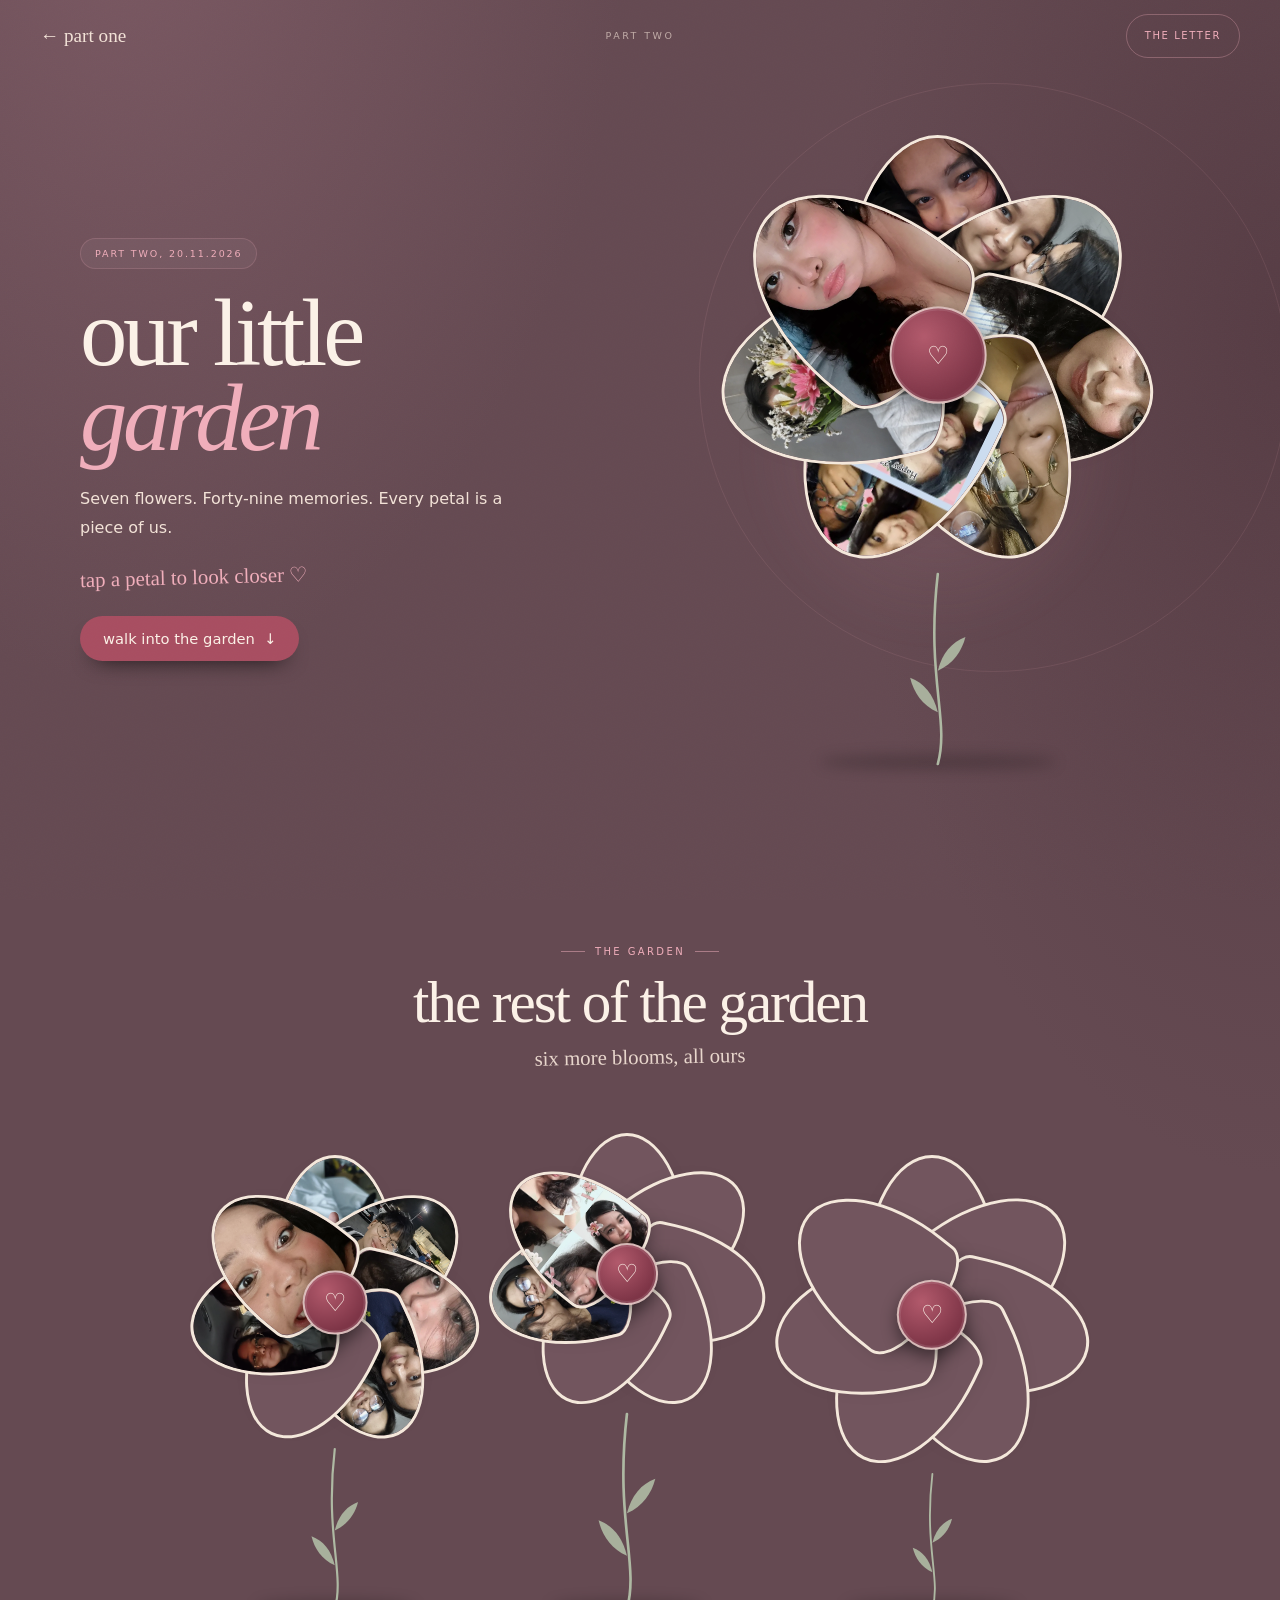
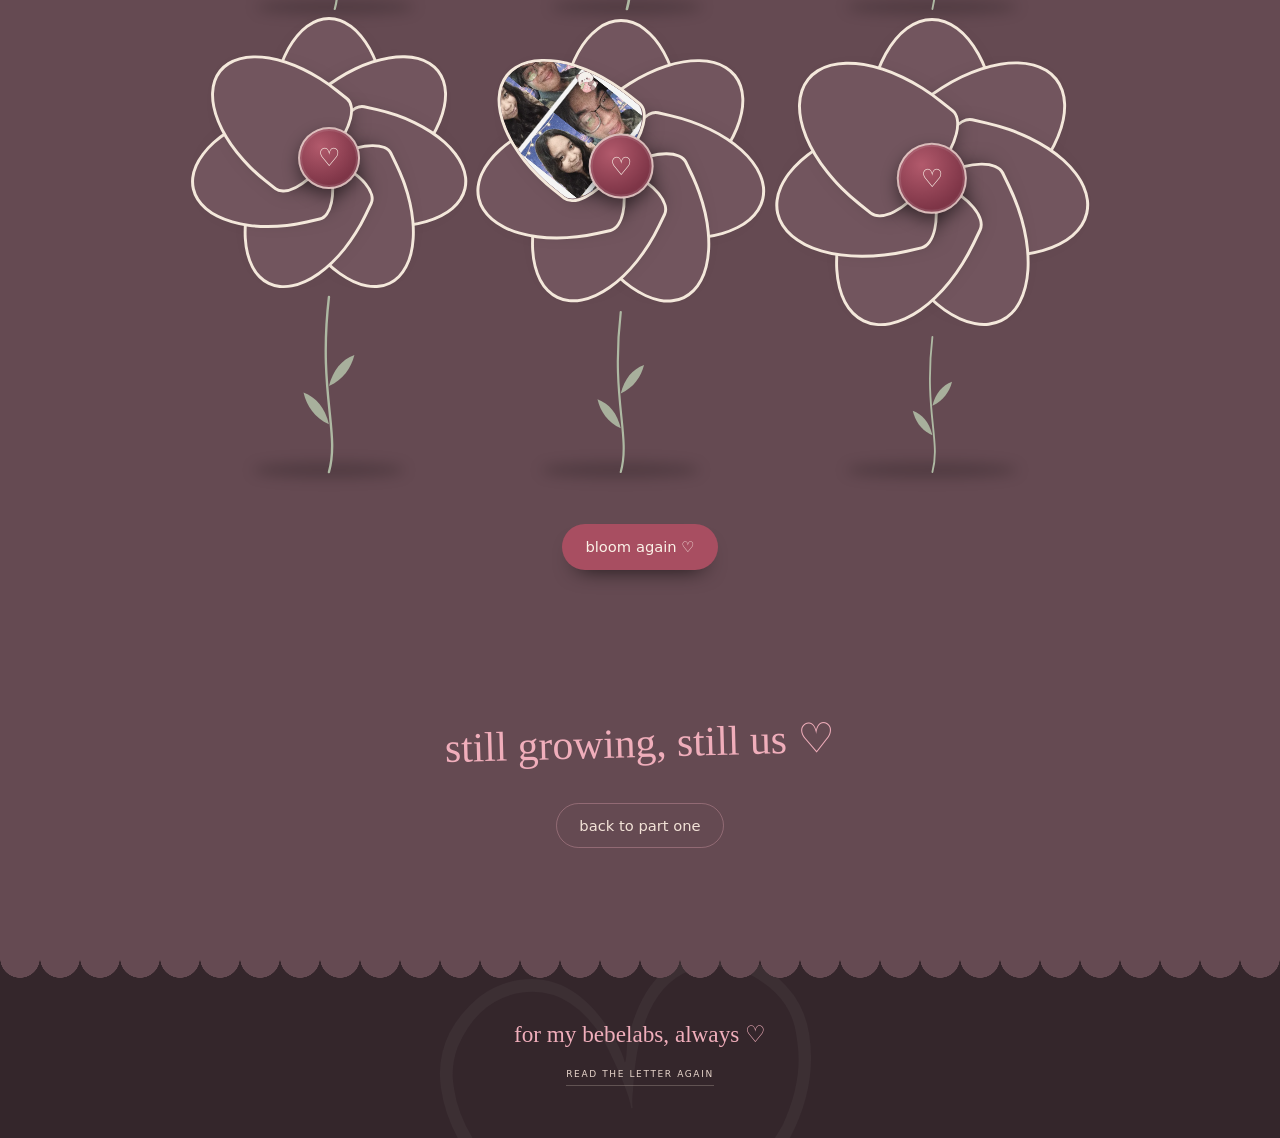
==== part2/index.html @ cd613e00 "Add part two photo garden" ====
<!DOCTYPE html>
<html lang="en">
<head>
  <meta charset="UTF-8">
  <meta name="viewport" content="width=device-width, initial-scale=1.0">
  <title>our little garden ♡</title>
  <meta name="description" content="Seven flowers, forty-nine memories, all of us.">
  <meta name="robots" content="noindex, nofollow">
  <meta name="theme-color" content="#654a52">
  <meta name="color-scheme" content="dark">
  <meta name="referrer" content="strict-origin-when-cross-origin">
  <meta http-equiv="Content-Security-Policy" content="default-src 'self'; img-src 'self' data:; style-src 'self' 'unsafe-inline' https://fonts.googleapis.com; font-src https://fonts.gstatic.com; script-src 'self' 'unsafe-inline'; connect-src 'self' https://fonts.googleapis.com https://fonts.gstatic.com; object-src 'none'; base-uri 'self'; upgrade-insecure-requests">
  <link rel="canonical" href="https://alasdairdev.github.io/for-my-bebelabs/part2/">
  <link rel="icon" href="../favicon.png" type="image/png">
  <link rel="apple-touch-icon" href="../images/icon-192.png">
  <link rel="preconnect" href="https://fonts.googleapis.com">
  <link rel="preconnect" href="https://fonts.gstatic.com" crossorigin>
  <link href="https://fonts.googleapis.com/css2?family=Caveat:wght@400;500;600;700&family=DM+Sans:ital,wght@0,300;0,400;0,500;0,600;0,700;0,800;1,400&family=Fraunces:ital,wght@0,300;0,400;0,500;0,600;1,300;1,400;1,500&display=swap" rel="stylesheet">
  <style>html{background:#654a52}</style>
  <link rel="stylesheet" href="garden.css">
</head>
<body>

  <div class="grain" aria-hidden="true"></div>
  <div class="garden-petals" id="gardenPetals" aria-hidden="true"></div>

  <header class="nav">
    <a class="brand" href="../">← part one</a>
    <p class="part-label">part two</p>
    <a class="nav-cta" href="../#letter">the letter</a>
  </header>

  <main>
    <section class="hero">
      <div class="hero-copy">
        <p class="eyebrow">part two, 20.11.2026</p>
        <h1>our little<br><em>garden</em></h1>
        <p class="sub">Seven flowers. Forty-nine memories. Every petal is a piece of us.</p>
        <p class="note">tap a petal to look closer ♡</p>
        <a class="btn" href="#garden">walk into the garden <span aria-hidden="true">↓</span></a>
      </div>
      <div class="hero-visual" id="heroVisual"></div>
    </section>

    <section class="garden-section" id="garden">
      <div class="section-head">
        <p class="section-label">the garden</p>
        <h2>the rest of the garden</h2>
        <p class="section-note">six more blooms, all ours</p>
      </div>
      <div class="garden" id="gardenGrid"></div>
      <noscript><p class="noscript">Turn on JavaScript to see the garden bloom.</p></noscript>
      <div class="garden-actions">
        <button class="btn rebloom" id="rebloom" type="button">bloom again ♡</button>
      </div>
    </section>

    <section class="closing">
      <p class="closing-hand">still growing, still us ♡</p>
      <a class="btn btn-ghost" href="../">back to part one</a>
    </section>
  </main>

  <footer class="footer">
    <p class="footer-hand">for my bebelabs, always ♡</p>
    <a href="../#letter">read the letter again</a>
  </footer>

  <div class="lightbox" id="lightbox" role="dialog" aria-modal="true" aria-label="Photo viewer" hidden>
    <button class="lb-close" id="lbClose" type="button" aria-label="Close photo viewer">×</button>
    <button class="lb-prev" id="lbPrev" type="button" aria-label="Previous photo">←</button>
    <figure class="lb-figure"><img id="lbImg" alt=""></figure>
    <button class="lb-next" id="lbNext" type="button" aria-label="Next photo">→</button>
    <p class="lb-count" id="lbCount"></p>
  </div>

  <script>window.PHOTO_BASE = "../images/";</script>
  <script src="../js/photos.js"></script>
  <script src="garden.js"></script>
</body>
</html>
---- part2/garden.css ----
/* ═══════════════════════════════════════════════════════════
   our little garden — part two
   photos, petals, stems, and a slow bloom
   ═══════════════════════════════════════════════════════════ */

:root {
  --bg: #654a52;
  --bg-2: #573d45;
  --paper: #f4e8db;
  --surface: #72555e;
  --ink: #fbf1e7;
  --soft: #f2e2d7;
  --muted: #e8d6cc;
  --berry: #a84e61;
  --berry-dark: #7e3547;
  --rose: #f0aebb;
  --butter: #ecc790;
  --sage: #aeb9a3;
  --footer: #34262b;
  --font-display: "Fraunces", Georgia, "Times New Roman", serif;
  --font-hand: "Caveat", "Segoe Script", cursive;
  --font-body: "DM Sans", system-ui, -apple-system, Segoe UI, sans-serif;
}

*,
*::before,
*::after { box-sizing: border-box; }

html {
  scroll-behavior: smooth;
  scroll-padding-top: 90px;
  color-scheme: dark;
  background: var(--bg);
  -webkit-text-size-adjust: 100%;
  overflow-x: hidden;
}

body {
  margin: 0;
  color: var(--ink);
  font-family: var(--font-body);
  font-size: 16px;
  line-height: 1.6;
  overflow-x: hidden;
  background:
    radial-gradient(ellipse 65% 50% at 10% -5%, #7b5963 0%, transparent 60%),
    radial-gradient(ellipse 55% 50% at 100% 12%, #573d45 0%, transparent 62%),
    var(--bg);
  -webkit-font-smoothing: antialiased;
}

body.no-scroll { overflow: hidden; }

h1, h2, p, figure { margin: 0; }
img { display: block; max-width: 100%; height: auto; }
a { color: inherit; }
button { font: inherit; color: inherit; }
::selection { background: var(--rose); color: var(--bg); }

:focus-visible {
  outline: 2px dashed var(--rose);
  outline-offset: 4px;
}

[hidden] { display: none !important; }

main { position: relative; z-index: 2; }

.grain {
  position: fixed;
  inset: 0;
  z-index: 80;
  pointer-events: none;
  opacity: .06;
  mix-blend-mode: soft-light;
  background-image: url("data:image/svg+xml,%3Csvg xmlns='http://www.w3.org/2000/svg' width='220' height='220'%3E%3Cfilter id='n'%3E%3CfeTurbulence type='fractalNoise' baseFrequency='0.82' numOctaves='3' stitchTiles='stitch'/%3E%3C/filter%3E%3Crect width='220' height='220' filter='url(%23n)' opacity='0.55'/%3E%3C/svg%3E");
}

/* floating petals */
.garden-petals {
  position: fixed;
  inset: 0;
  z-index: 4;
  pointer-events: none;
  overflow: hidden;
}
.float-petal {
  position: absolute;
  top: -7vh;
  width: var(--s, 11px);
  height: var(--s, 11px);
  border-radius: 62% 38% 58% 42%;
  background: linear-gradient(135deg, #f0b6c1, #c77f8f);
  opacity: var(--o, .35);
  animation: petalFall var(--d, 18s) linear var(--delay, 0s) infinite;
}
@keyframes petalFall {
  0% { transform: translate3d(0, -8vh, 0) rotate(0); }
  50% { transform: translate3d(calc(var(--drift, 30px) * .5), 52vh, 0) rotate(280deg); }
  100% { transform: translate3d(var(--drift, 30px), 112vh, 0) rotate(640deg); }
}

/* nav */
.nav {
  position: fixed;
  top: 0; left: 0; right: 0;
  z-index: 100;
  display: flex;
  align-items: center;
  justify-content: space-between;
  gap: 16px;
  padding: 14px clamp(18px, 4vw, 40px);
  transition: background .3s ease, padding .3s ease, box-shadow .3s ease;
}
.nav.is-scrolled {
  padding-block: 10px;
  background: rgba(101, 74, 82, .88);
  backdrop-filter: blur(14px) saturate(1.1);
  -webkit-backdrop-filter: blur(14px) saturate(1.1);
  box-shadow: 0 1px 0 rgba(240, 174, 187, .14), 0 12px 30px -28px rgba(0, 0, 0, .9);
}
.brand {
  font-family: var(--font-hand);
  font-size: 1.2rem;
  color: var(--soft);
  text-decoration: none;
  transition: color .25s ease;
}
.brand:hover { color: var(--rose); }
.part-label {
  position: absolute;
  left: 50%;
  transform: translateX(-50%);
  font-size: 9.5px;
  letter-spacing: .26em;
  text-transform: uppercase;
  color: var(--muted);
  opacity: .7;
  pointer-events: none;
}
.nav-cta {
  display: inline-flex;
  align-items: center;
  justify-content: center;
  min-height: 44px;
  padding: 10px 18px;
  border: 1px solid rgba(240, 174, 187, .32);
  border-radius: 999px;
  color: var(--rose);
  font-size: 10px;
  letter-spacing: .16em;
  text-transform: uppercase;
  text-decoration: none;
  transition: background .25s ease, color .25s ease, border-color .25s ease;
}
.nav-cta:hover { background: var(--berry); border-color: var(--berry); color: var(--ink); }

/* hero */
.hero {
  position: relative;
  max-width: 1200px;
  margin: 0 auto;
  padding: clamp(112px, 15vh, 170px) clamp(20px, 5vw, 40px) clamp(40px, 6vw, 70px);
  display: grid;
  grid-template-columns: 1.02fr .98fr;
  gap: clamp(22px, 4vw, 50px);
  align-items: center;
}
.hero::before {
  content: "";
  position: absolute;
  top: 10%;
  right: -4%;
  width: 46vw;
  height: 46vw;
  max-width: 620px;
  max-height: 620px;
  border-radius: 50%;
  border: 1px solid rgba(240, 174, 187, .1);
  pointer-events: none;
}
.hero-copy { position: relative; z-index: 2; }
.eyebrow {
  display: inline-flex;
  align-items: center;
  gap: 8px;
  padding: 7px 14px;
  border: 1px solid rgba(240, 174, 187, .18);
  border-radius: 999px;
  background: rgba(255, 255, 255, .045);
  color: var(--rose);
  font-size: 9.5px;
  letter-spacing: .2em;
  text-transform: uppercase;
}
.hero h1 {
  margin-top: 22px;
  font-family: var(--font-display);
  font-weight: 300;
  font-size: clamp(3.5rem, 7.4vw, 6.5rem);
  line-height: .9;
  letter-spacing: -.045em;
  color: var(--ink);
}
.hero h1 em {
  font-style: italic;
  font-weight: 300;
  color: var(--rose);
}
.sub {
  max-width: 42ch;
  margin-top: 24px;
  color: var(--soft);
  font-size: clamp(1rem, 1.15vw, 1.06rem);
  line-height: 1.78;
}
.note {
  margin-top: 14px;
  font-family: var(--font-hand);
  font-size: 1.3rem;
  color: var(--rose);
  transform: rotate(-1.5deg);
}
.btn {
  display: inline-flex;
  align-items: center;
  justify-content: center;
  gap: 9px;
  margin-top: 26px;
  padding: 13px 22px;
  border: 1px solid transparent;
  border-radius: 999px;
  background: var(--berry);
  color: var(--ink);
  font-size: .92rem;
  font-weight: 500;
  line-height: 1.2;
  text-decoration: none;
  cursor: pointer;
  box-shadow: 0 12px 22px -14px rgba(0, 0, 0, .85);
  transition: background .25s ease, transform .25s ease, border-color .25s ease;
}
.btn:hover { background: var(--berry-dark); transform: translateY(-2px); }
.btn-ghost {
  background: transparent;
  border-color: rgba(240, 174, 187, .32);
  color: var(--soft);
  box-shadow: none;
}
.btn-ghost:hover { background: rgba(255, 255, 255, .05); }

.hero-visual {
  position: relative;
  display: grid;
  place-items: center;
  min-height: 560px;
  z-index: 1;
}
.hero-visual::before {
  content: "";
  position: absolute;
  width: 78%;
  aspect-ratio: 1;
  border-radius: 50%;
  background: radial-gradient(circle, rgba(240, 174, 187, .16), transparent 66%);
  filter: blur(14px);
  pointer-events: none;
}

/* the flower */
.flower {
  --size: clamp(210px, 23vw, 300px);
  --stem: 160px;
  position: relative;
  width: var(--size);
  display: flex;
  flex-direction: column;
  align-items: center;
  flex: 0 0 auto;
}
.flower::after {
  content: "";
  position: absolute;
  left: 23%;
  right: 23%;
  bottom: -5px;
  height: 14px;
  border-radius: 50%;
  background: rgba(0, 0, 0, .22);
  filter: blur(7px);
  z-index: 0;
}
.hero-flower {
  --size: clamp(300px, 35vw, 440px);
  --stem: 190px;
}
.bloom {
  position: relative;
  z-index: 2;
  width: 100%;
  aspect-ratio: 1;
  transform-origin: 50% 88%;
}
.is-bloomed .bloom {
  animation: sway 7s ease-in-out infinite alternate;
  animation-delay: var(--sway, 0s);
}
@keyframes sway {
  from { transform: rotate(-1.15deg); }
  to { transform: rotate(1.15deg); }
}

.petal {
  position: absolute;
  left: 50%;
  top: 50%;
  width: 42%;
  height: 50%;
  margin-left: -21%;
  margin-top: -50%;
  padding: 0;
  border: 3px solid var(--paper);
  border-radius: 55% 55% 45% 45% / 82% 82% 18% 18%;
  background: var(--surface);
  overflow: hidden;
  cursor: zoom-in;
  opacity: 0;
  transform-origin: 50% 100%;
  transform: rotate(calc(var(--a) - 22deg)) scale(.16);
  transition:
    transform .95s cubic-bezier(.18, .8, .25, 1),
    opacity .7s ease,
    box-shadow .3s ease,
    filter .3s ease;
  transition-delay: calc(var(--i) * 70ms + 120ms);
  box-shadow: 0 10px 20px -12px rgba(0, 0, 0, .5);
  -webkit-tap-highlight-color: transparent;
  z-index: 2;
}
.hero-flower .petal { transition-delay: calc(var(--i) * 85ms + 280ms); }
.petal img {
  width: 100%;
  height: 100%;
  object-fit: cover;
  border-radius: inherit;
  filter: saturate(.94) brightness(.96);
  transition: filter .35s ease, transform .55s ease;
}
.is-bloomed .petal {
  opacity: 1;
  transform: rotate(var(--a)) scale(1);
}
.is-bloomed .petal:hover,
.is-bloomed .petal:focus-visible {
  transform: rotate(var(--a)) scale(1.07);
  z-index: 9;
  box-shadow: 0 18px 30px -14px rgba(0, 0, 0, .7);
  filter: brightness(1.04);
}
.is-bloomed .petal:hover img { filter: saturate(1.02) brightness(1.02); }

.flower-center {
  position: absolute;
  left: 50%;
  top: 50%;
  width: 22%;
  aspect-ratio: 1;
  transform: translate(-50%, -50%);
  z-index: 5;
  display: grid;
  place-items: center;
  border-radius: 50%;
  border: 2px solid rgba(251, 241, 231, .7);
  background: radial-gradient(circle at 35% 30%, #b25a6c, #7e3547 70%);
  color: var(--ink);
  font-family: var(--font-display);
  font-size: clamp(1rem, 2vw, 1.55rem);
  box-shadow: 0 7px 16px rgba(0, 0, 0, .45), inset 0 0 0 2px rgba(255, 255, 255, .1);
}

/* stem */
.stem {
  position: relative;
  z-index: 1;
  width: 44%;
  height: var(--stem);
  margin-top: -1px;
  overflow: visible;
}
.stem svg { width: 100%; height: 100%; display: block; overflow: visible; }
.stem-line {
  fill: none;
  stroke: var(--sage);
  stroke-width: 3;
  stroke-linecap: round;
  stroke-dasharray: 260;
  stroke-dashoffset: 260;
  transition: stroke-dashoffset 1.3s ease .15s;
}
.is-bloomed .stem-line { stroke-dashoffset: 0; }
.leaf {
  fill: var(--sage);
  opacity: 0;
  transform: scale(0);
  transform-box: fill-box;
  transform-origin: center;
  transition: transform .65s cubic-bezier(.2, .8, .2, 1) .82s, opacity .5s ease .82s;
}
.is-bloomed .leaf { opacity: .92; transform: scale(1); }

/* garden */
.garden-section {
  position: relative;
  max-width: 1140px;
  margin: 0 auto;
  padding: clamp(60px, 8vw, 100px) clamp(20px, 5vw, 40px) 30px;
  scroll-margin-top: 90px;
}
.section-head { text-align: center; margin-bottom: clamp(36px, 5vw, 60px); }
.section-label {
  display: inline-flex;
  align-items: center;
  gap: 10px;
  color: var(--rose);
  font-size: 10px;
  font-weight: 500;
  letter-spacing: .24em;
  text-transform: uppercase;
}
.section-label::before,
.section-label::after {
  content: "";
  width: 24px;
  height: 1px;
  background: currentColor;
  opacity: .5;
}
.section-head h2 {
  margin-top: 12px;
  font-family: var(--font-display);
  font-weight: 300;
  font-size: clamp(2.1rem, 4.8vw, 3.7rem);
  line-height: 1.02;
  letter-spacing: -.035em;
}
.section-note {
  margin-top: 8px;
  font-family: var(--font-hand);
  font-size: 1.3rem;
  color: var(--muted);
  transform: rotate(-1deg);
}
.garden {
  display: flex;
  flex-wrap: wrap;
  justify-content: center;
  align-items: flex-end;
  gap: 8px 4px;
  max-width: 1080px;
  margin: 0 auto;
  padding-bottom: 34px;
}
.garden .flower:nth-child(2n) {
  --size: clamp(200px, 22vw, 290px);
  --stem: 195px;
}
.garden .flower:nth-child(3n) {
  --size: clamp(220px, 25vw, 320px);
  --stem: 135px;
}
.garden .flower:nth-child(4n) { --stem: 175px; }
.garden-actions { text-align: center; margin-top: 18px; }
.rebloom { margin-top: 0; }
.noscript {
  text-align: center;
  color: var(--soft);
  font-family: var(--font-hand);
  font-size: 1.25rem;
  padding: 30px;
}

/* closing */
.closing {
  max-width: 760px;
  margin: 0 auto;
  padding: clamp(60px, 9vw, 110px) 24px;
  text-align: center;
}
.closing-hand {
  font-family: var(--font-hand);
  font-size: clamp(1.8rem, 4vw, 2.6rem);
  color: var(--rose);
  transform: rotate(-1.5deg);
}
.closing .btn { margin-top: 26px; }

/* footer */
.footer {
  position: relative;
  padding: 58px 24px 52px;
  background: var(--footer);
  text-align: center;
  color: var(--soft);
  overflow: hidden;
  -webkit-mask: radial-gradient(20px at 50% 0, transparent 98%, #000) 0 0 / 40px 100% repeat-x;
  mask: radial-gradient(20px at 50% 0, transparent 98%, #000) 0 0 / 40px 100% repeat-x;
}
.footer::before {
  content: "♡";
  position: absolute;
  top: -28%;
  left: 50%;
  transform: translateX(-50%) rotate(-8deg);
  font-family: var(--font-display);
  font-size: min(46vw, 520px);
  line-height: 1;
  color: rgba(255, 255, 255, .04);
  pointer-events: none;
}
.footer-hand {
  position: relative;
  font-family: var(--font-hand);
  font-size: 1.45rem;
  color: var(--rose);
}
.footer a {
  position: relative;
  display: inline-block;
  margin-top: 14px;
  color: var(--muted);
  font-size: 9px;
  letter-spacing: .18em;
  text-transform: uppercase;
  text-decoration: none;
  border-bottom: 1px solid rgba(232, 214, 204, .25);
  padding-bottom: 3px;
  transition: color .25s ease, border-color .25s ease;
}
.footer a:hover { color: var(--ink); border-color: var(--ink); }

/* lightbox */
.lightbox {
  position: fixed;
  inset: 0;
  z-index: 900;
  display: flex;
  align-items: center;
  justify-content: center;
  padding: clamp(52px, 7vw, 80px) clamp(54px, 7vw, 96px);
  background: rgba(8, 5, 6, .95);
  backdrop-filter: blur(9px);
  -webkit-backdrop-filter: blur(9px);
  animation: lbIn .3s ease both;
}
@keyframes lbIn { from { opacity: 0; } to { opacity: 1; } }
.lb-figure {
  max-width: min(92vw, 880px);
  max-height: 100%;
  padding: 10px;
  border-radius: 2px;
  background: #7c5e67;
  box-shadow: 0 40px 80px -30px rgba(0, 0, 0, .95);
  animation: lbPhoto .45s cubic-bezier(.2, .7, .2, 1) both;
}
@keyframes lbPhoto {
  from { opacity: 0; transform: scale(.96) translateY(10px); }
  to { opacity: 1; transform: none; }
}
.lb-figure img {
  max-width: 100%;
  max-height: 74vh;
  width: auto;
  height: auto;
  object-fit: contain;
}
.lb-close, .lb-prev, .lb-next {
  position: absolute;
  width: 46px;
  height: 46px;
  display: grid;
  place-items: center;
  border: 1px solid rgba(255, 250, 243, .3);
  border-radius: 50%;
  background: rgba(255, 250, 243, .08);
  color: #fffaf3;
  font-size: 1.35rem;
  line-height: 1;
  cursor: pointer;
  transition: background .25s ease, transform .25s ease;
}
.lb-close:hover, .lb-prev:hover, .lb-next:hover { background: rgba(255, 250, 243, .2); transform: scale(1.06); }
.lb-close { top: 18px; right: 18px; }
.lb-prev { left: 14px; top: 50%; transform: translateY(-50%); }
.lb-next { right: 14px; top: 50%; transform: translateY(-50%); }
.lb-prev:hover { transform: translateY(-50%) scale(1.06); }
.lb-next:hover { transform: translateY(-50%) scale(1.06); }
.lb-count {
  position: absolute;
  left: 50%;
  bottom: 18px;
  transform: translateX(-50%);
  color: rgba(255, 250, 243, .5);
  font-size: 10px;
  letter-spacing: .24em;
  font-variant-numeric: tabular-nums;
}

/* responsiveness */
@media (max-width: 980px) {
  .hero {
    grid-template-columns: 1fr;
    padding-top: 112px;
  }
  .hero-copy { max-width: 660px; margin-inline: auto; }
  .hero-visual { min-height: 470px; }
  .hero::before { top: 46%; right: -12%; width: 70vw; height: 70vw; }
}

@media (max-width: 760px) {
  .nav { padding: 12px 18px; }
  .part-label { display: none; }
  .brand { font-size: 1.1rem; }
  .nav-cta { min-height: 44px; }

  .hero { padding-top: 104px; }
  .hero h1 { font-size: clamp(3.1rem, 13vw, 4.8rem); }
  .sub { font-size: .97rem; }
  .hero-visual { min-height: 400px; }
  .hero-flower { --size: clamp(270px, 72vw, 340px); --stem: 155px; }

  .garden { gap: 10px 0; }
  .garden .flower,
  .garden .flower:nth-child(2n),
  .garden .flower:nth-child(3n) {
    --size: clamp(220px, 62vw, 290px);
    --stem: 145px;
  }

  .closing { padding-inline: 20px; }
  .lightbox { padding: 58px 12px 72px; }
  .lb-figure { padding: 7px; }
  .lb-figure img { max-height: 64vh; }
  .lb-prev, .lb-next { top: auto; bottom: 14px; transform: none; }
  .lb-prev:hover, .lb-next:hover { transform: scale(1.06); }
  .lb-prev { left: 18px; }
  .lb-next { right: 18px; }
  .lb-count { bottom: 27px; }
  .lb-close { top: 12px; right: 12px; }
}

@media (max-width: 420px) {
  .hero h1 { font-size: clamp(2.9rem, 14vw, 4.1rem); }
  .flower-center { font-size: 1rem; }
  .garden .flower,
  .garden .flower:nth-child(2n),
  .garden .flower:nth-child(3n) {
    --size: clamp(205px, 64vw, 270px);
    --stem: 135px;
  }
}

@media (prefers-reduced-motion: reduce) {
  html { scroll-behavior: auto; }
  *, *::before, *::after {
    animation-duration: .001ms !important;
    animation-iteration-count: 1 !important;
    transition-duration: .001ms !important;
  }
  .garden-petals { display: none; }
  .petal { opacity: 1; transform: rotate(var(--a)) scale(1); }
  .stem-line { stroke-dashoffset: 0; }
  .leaf { opacity: .92; transform: none; }
}
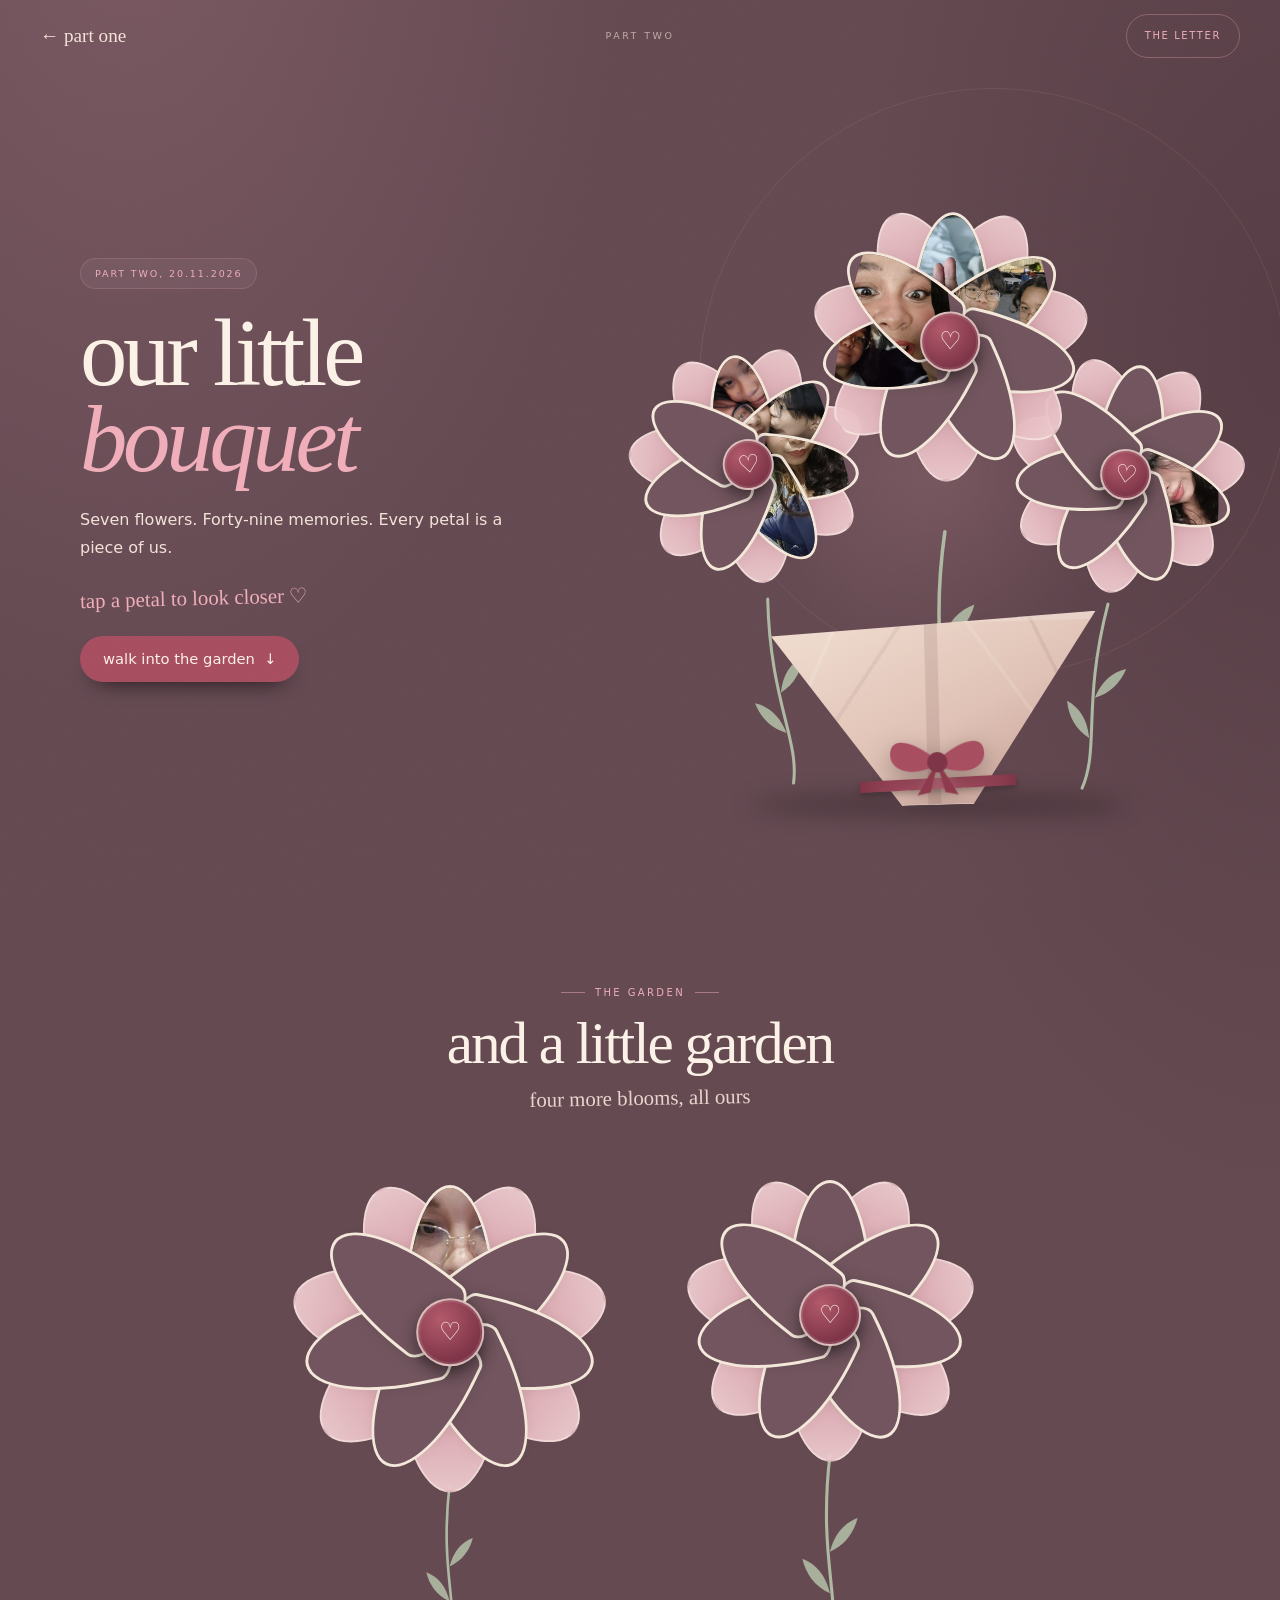
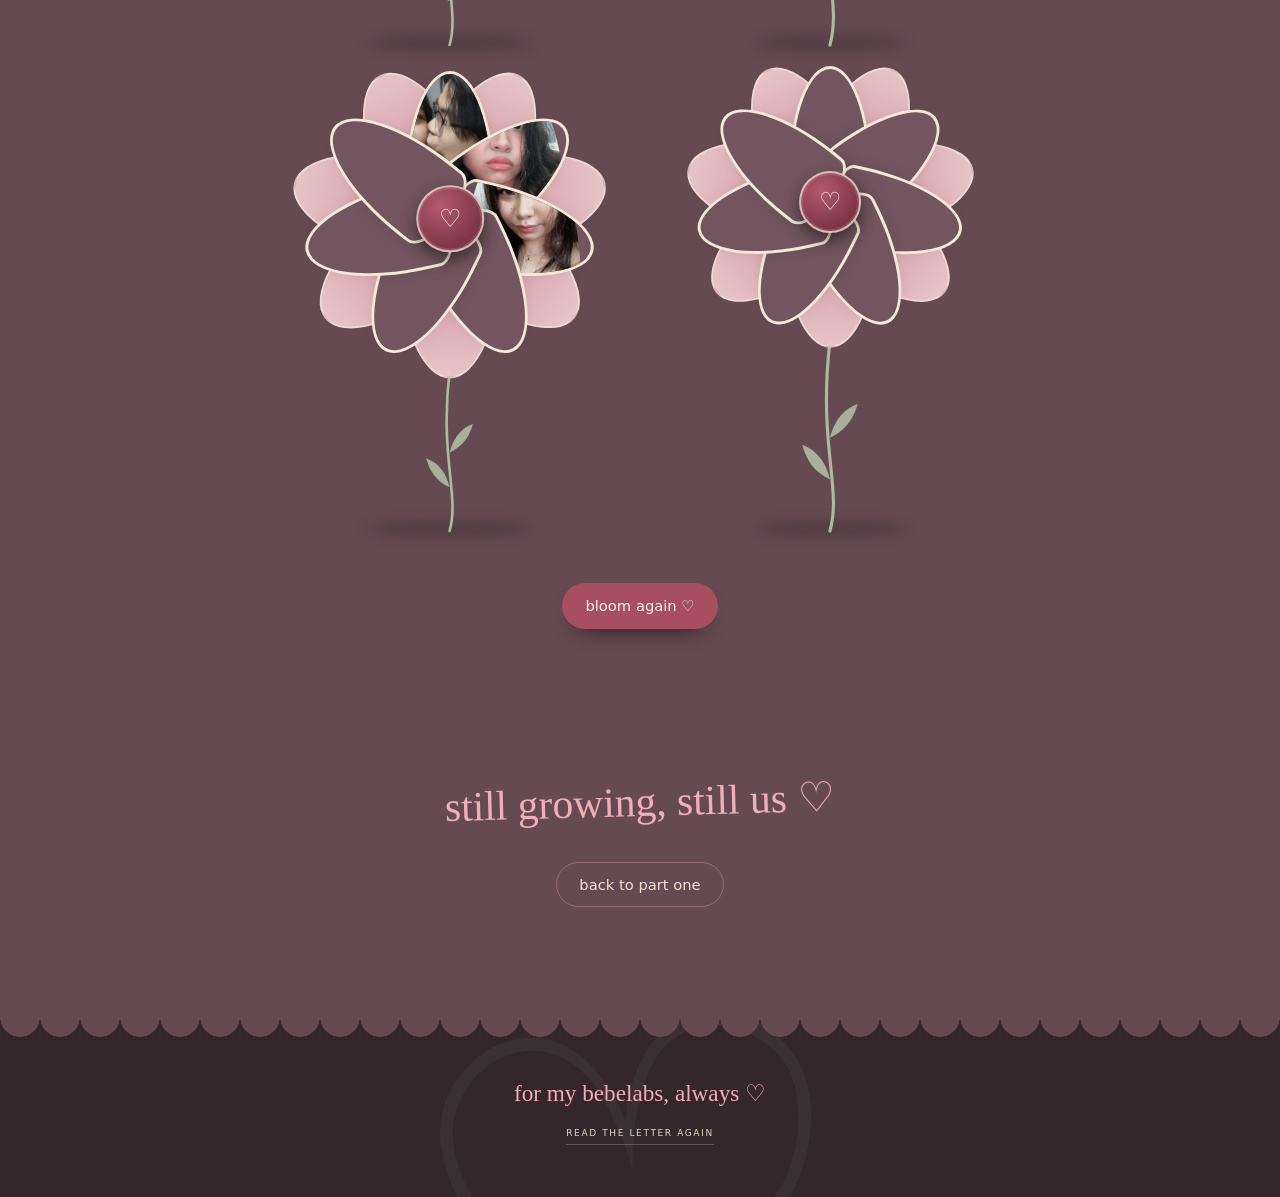
==== commit be7e7282: "Turn the hero into a photo bouquet" ====
--- a/part2/index.html
+++ b/part2/index.html
@@ -3,7 +3,7 @@
 <head>
   <meta charset="UTF-8">
   <meta name="viewport" content="width=device-width, initial-scale=1.0">
-  <title>our little garden ♡</title>
+  <title>our little bouquet ♡</title>
   <meta name="description" content="Seven flowers, forty-nine memories, all of us.">
   <meta name="robots" content="noindex, nofollow">
   <meta name="theme-color" content="#654a52">
@@ -34,7 +34,7 @@
     <section class="hero">
       <div class="hero-copy">
         <p class="eyebrow">part two, 20.11.2026</p>
-        <h1>our little<br><em>garden</em></h1>
+        <h1>our little<br><em>bouquet</em></h1>
         <p class="sub">Seven flowers. Forty-nine memories. Every petal is a piece of us.</p>
         <p class="note">tap a petal to look closer ♡</p>
         <a class="btn" href="#garden">walk into the garden <span aria-hidden="true">↓</span></a>
@@ -45,8 +45,8 @@
     <section class="garden-section" id="garden">
       <div class="section-head">
         <p class="section-label">the garden</p>
-        <h2>the rest of the garden</h2>
-        <p class="section-note">six more blooms, all ours</p>
+        <h2>and a little garden</h2>
+        <p class="section-note">four more blooms, all ours</p>
       </div>
       <div class="garden" id="gardenGrid"></div>
       <noscript><p class="noscript">Turn on JavaScript to see the garden bloom.</p></noscript>
--- a/part2/garden.css
+++ b/part2/garden.css
@@ -290,9 +290,122 @@
   filter: blur(7px);
   z-index: 0;
 }
-.hero-flower {
-  --size: clamp(300px, 35vw, 440px);
-  --stem: 190px;
+
+/* the bouquet */
+.bouquet {
+  position: relative;
+  width: min(560px, 100%);
+  height: 670px;
+  margin: 0 auto;
+  z-index: 1;
+}
+.bouquet::after {
+  content: "";
+  position: absolute;
+  left: 14%;
+  right: 14%;
+  bottom: -12px;
+  height: 24px;
+  border-radius: 50%;
+  background: rgba(0, 0, 0, .24);
+  filter: blur(11px);
+  z-index: 0;
+}
+.bouquet-flower { position: absolute; bottom: 0; transform-origin: 50% 100%; }
+.bouquet-flower::after { display: none; }
+.bouquet-left {
+  left: 1%;
+  --size: clamp(200px, 18vw, 235px);
+  --stem: 230px;
+  transform: rotate(-8deg);
+  z-index: 2;
+}
+.bouquet-center {
+  left: 50%;
+  --size: clamp(220px, 21vw, 285px);
+  --stem: 330px;
+  transform: translateX(-50%) rotate(1.5deg);
+  z-index: 3;
+}
+.bouquet-right {
+  right: 1%;
+  --size: clamp(200px, 18vw, 235px);
+  --stem: 220px;
+  transform: rotate(8deg);
+  z-index: 2;
+}
+.bouquet-wrap {
+  position: absolute;
+  left: 50%;
+  bottom: 0;
+  width: min(330px, 62%);
+  height: 190px;
+  transform: translateX(-50%) rotate(-1.5deg) scale(.94);
+  transform-origin: 50% 100%;
+  opacity: 0;
+  transition: opacity .8s ease .9s, transform .9s cubic-bezier(.2, .8, .2, 1) .9s;
+  z-index: 4;
+}
+.bouquet-wrap::before {
+  content: "";
+  position: absolute;
+  inset: 0;
+  border-radius: 0 0 7px 7px;
+  background:
+    linear-gradient(115deg, transparent 0 16%, rgba(255, 255, 255, .15) 16% 17%, transparent 17%),
+    linear-gradient(65deg, transparent 0 83%, rgba(110, 70, 70, .1) 83% 84%, transparent 84%),
+    linear-gradient(155deg, #f1dfd2, #e0c2b6 55%, #c39b90);
+  clip-path: polygon(0 9%, 100% 0, 61% 100%, 39% 100%);
+  box-shadow: inset 0 8px 0 rgba(255, 255, 255, .16), inset 0 0 0 1px rgba(255, 255, 255, .3);
+  filter: drop-shadow(0 24px 26px rgba(0, 0, 0, .28));
+}
+.bouquet-wrap::after {
+  content: "";
+  position: absolute;
+  inset: 0;
+  border-radius: 0 0 7px 7px;
+  background:
+    linear-gradient(90deg, transparent 0 47%, rgba(110, 70, 70, .14) 47% 51%, transparent 51%),
+    linear-gradient(125deg, transparent 0 29%, rgba(110, 70, 70, .08) 29% 30%, transparent 30%),
+    linear-gradient(55deg, transparent 0 70%, rgba(255, 255, 255, .12) 70% 71%, transparent 71%);
+  clip-path: polygon(0 9%, 100% 0, 61% 100%, 39% 100%);
+  pointer-events: none;
+}
+.bouquet.is-bloomed .bouquet-wrap {
+  opacity: 1;
+  transform: translateX(-50%) rotate(-1.5deg) scale(1);
+}
+.ribbon-band {
+  position: absolute;
+  left: 50%;
+  bottom: 16px;
+  width: 48%;
+  height: 11px;
+  transform: translateX(-50%) rotate(-1.5deg);
+  background: linear-gradient(90deg, #7e3547, #a84e61 35%, #c16b7e 50%, #a84e61 65%, #7e3547);
+  box-shadow: 0 3px 6px rgba(0, 0, 0, .25);
+  z-index: 6;
+}
+.ribbon {
+  position: absolute;
+  left: 50%;
+  bottom: 8px;
+  width: 112px;
+  height: 75px;
+  transform: translateX(-50%) scale(.7);
+  opacity: 0;
+  z-index: 7;
+  transition: opacity .7s ease 1.1s, transform .8s cubic-bezier(.2, .8, .2, 1) 1.1s;
+}
+.bouquet.is-bloomed .ribbon {
+  opacity: 1;
+  transform: translateX(-50%) scale(1);
+}
+.ribbon svg {
+  width: 100%;
+  height: 100%;
+  display: block;
+  filter: drop-shadow(0 8px 12px rgba(0, 0, 0, .3));
 }
 .bloom {
   position: relative;
@@ -314,13 +427,13 @@
   position: absolute;
   left: 50%;
   top: 50%;
-  width: 42%;
-  height: 50%;
-  margin-left: -21%;
-  margin-top: -50%;
+  width: 29%;
+  height: 48%;
+  margin-left: -14.5%;
+  margin-top: -48%;
   padding: 0;
   border: 3px solid var(--paper);
-  border-radius: 55% 55% 45% 45% / 82% 82% 18% 18%;
+  border-radius: 55% 55% 45% 45% / 86% 86% 14% 14%;
   background: var(--surface);
   overflow: hidden;
   cursor: zoom-in;
@@ -337,15 +450,39 @@
   -webkit-tap-highlight-color: transparent;
   z-index: 2;
 }
-.hero-flower .petal { transition-delay: calc(var(--i) * 85ms + 280ms); }
 .petal img {
   width: 100%;
   height: 100%;
   object-fit: cover;
   border-radius: inherit;
+  transform: rotate(calc(var(--a) * -1)) scale(1.45);
   filter: saturate(.94) brightness(.96);
-  transition: filter .35s ease, transform .55s ease;
-}
+  transition: filter .35s ease;
+}
+.back-petal {
+  position: absolute;
+  left: 50%;
+  top: 50%;
+  width: 33%;
+  height: 52%;
+  margin-left: -16.5%;
+  margin-top: -52%;
+  transform-origin: 50% 100%;
+  transform: rotate(calc(var(--a) - 14deg)) scale(.28);
+  opacity: 0;
+  border: 2px solid rgba(255, 246, 238, .55);
+  border-radius: 58% 58% 46% 46% / 86% 86% 14% 14%;
+  background: linear-gradient(180deg, #ecc9cd 0%, #dda7b1 55%, #b97484 100%);
+  box-shadow: 0 10px 20px -12px rgba(0, 0, 0, .4);
+  z-index: 1;
+  transition: transform .95s cubic-bezier(.18, .8, .25, 1), opacity .7s ease;
+  transition-delay: calc(var(--i) * 60ms + 80ms);
+}
+.is-bloomed .back-petal {
+  opacity: .96;
+  transform: rotate(var(--a)) scale(1);
+}
+
 .is-bloomed .petal {
   opacity: 1;
   transform: rotate(var(--a)) scale(1);
@@ -391,7 +528,7 @@
 .stem-line {
   fill: none;
   stroke: var(--sage);
-  stroke-width: 3;
+  stroke-width: 3.6;
   stroke-linecap: round;
   stroke-dasharray: 260;
   stroke-dashoffset: 260;
@@ -451,24 +588,23 @@
   transform: rotate(-1deg);
 }
 .garden {
-  display: flex;
-  flex-wrap: wrap;
-  justify-content: center;
-  align-items: flex-end;
-  gap: 8px 4px;
-  max-width: 1080px;
+  display: grid;
+  grid-template-columns: repeat(2, minmax(0, 1fr));
+  justify-items: center;
+  align-items: end;
+  gap: 16px 0;
+  max-width: 760px;
   margin: 0 auto;
   padding-bottom: 34px;
 }
+.garden .flower {
+  --size: clamp(220px, 24vw, 310px);
+  --stem: 160px;
+}
 .garden .flower:nth-child(2n) {
-  --size: clamp(200px, 22vw, 290px);
-  --stem: 195px;
-}
-.garden .flower:nth-child(3n) {
-  --size: clamp(220px, 25vw, 320px);
-  --stem: 135px;
-}
-.garden .flower:nth-child(4n) { --stem: 175px; }
+  --size: clamp(210px, 22vw, 290px);
+  --stem: 190px;
+}
 .garden-actions { text-align: center; margin-top: 18px; }
 .rebloom { margin-top: 0; }
 .noscript {
@@ -612,8 +748,13 @@
     padding-top: 112px;
   }
   .hero-copy { max-width: 660px; margin-inline: auto; }
-  .hero-visual { min-height: 470px; }
+  .hero-visual { min-height: 620px; }
   .hero::before { top: 46%; right: -12%; width: 70vw; height: 70vw; }
+  .bouquet { height: 620px; }
+  .bouquet-left { --size: 200px; --stem: 220px; }
+  .bouquet-center { --size: 230px; --stem: 300px; }
+  .bouquet-right { --size: 200px; --stem: 210px; }
+  .bouquet-wrap { width: min(310px, 64%); height: 180px; }
 }
 
 @media (max-width: 760px) {
@@ -625,15 +766,20 @@
   .hero { padding-top: 104px; }
   .hero h1 { font-size: clamp(3.1rem, 13vw, 4.8rem); }
   .sub { font-size: .97rem; }
-  .hero-visual { min-height: 400px; }
-  .hero-flower { --size: clamp(270px, 72vw, 340px); --stem: 155px; }
-
-  .garden { gap: 10px 0; }
+  .hero-visual { min-height: 500px; }
+  .bouquet { width: min(420px, 94%); height: 500px; }
+  .bouquet-left { --size: 150px; --stem: 155px; transform: rotate(-4deg); }
+  .bouquet-center { --size: 180px; --stem: 225px; }
+  .bouquet-right { --size: 150px; --stem: 150px; transform: rotate(4deg); }
+  .bouquet-wrap { width: min(250px, 66%); height: 140px; }
+  .ribbon { width: 88px; height: 59px; bottom: 4px; }
+  .ribbon-band { bottom: 12px; height: 10px; }
+
+  .garden { grid-template-columns: 1fr; gap: 0; max-width: 340px; }
   .garden .flower,
-  .garden .flower:nth-child(2n),
-  .garden .flower:nth-child(3n) {
-    --size: clamp(220px, 62vw, 290px);
-    --stem: 145px;
+  .garden .flower:nth-child(2n) {
+    --size: clamp(220px, 62vw, 280px);
+    --stem: 140px;
   }
 
   .closing { padding-inline: 20px; }
@@ -651,11 +797,15 @@
 @media (max-width: 420px) {
   .hero h1 { font-size: clamp(2.9rem, 14vw, 4.1rem); }
   .flower-center { font-size: 1rem; }
+  .bouquet { height: 460px; }
+  .bouquet-left { --size: 140px; --stem: 145px; transform: rotate(-3deg); }
+  .bouquet-center { --size: 170px; --stem: 205px; }
+  .bouquet-right { --size: 140px; --stem: 140px; transform: rotate(3deg); }
+  .bouquet-wrap { height: 140px; }
   .garden .flower,
-  .garden .flower:nth-child(2n),
-  .garden .flower:nth-child(3n) {
-    --size: clamp(205px, 64vw, 270px);
-    --stem: 135px;
+  .garden .flower:nth-child(2n) {
+    --size: clamp(205px, 64vw, 260px);
+    --stem: 130px;
   }
 }
 
@@ -667,7 +817,7 @@
     transition-duration: .001ms !important;
   }
   .garden-petals { display: none; }
-  .petal { opacity: 1; transform: rotate(var(--a)) scale(1); }
+  .petal, .back-petal { opacity: 1; transform: rotate(var(--a)) scale(1); }
   .stem-line { stroke-dashoffset: 0; }
   .leaf { opacity: .92; transform: none; }
 }
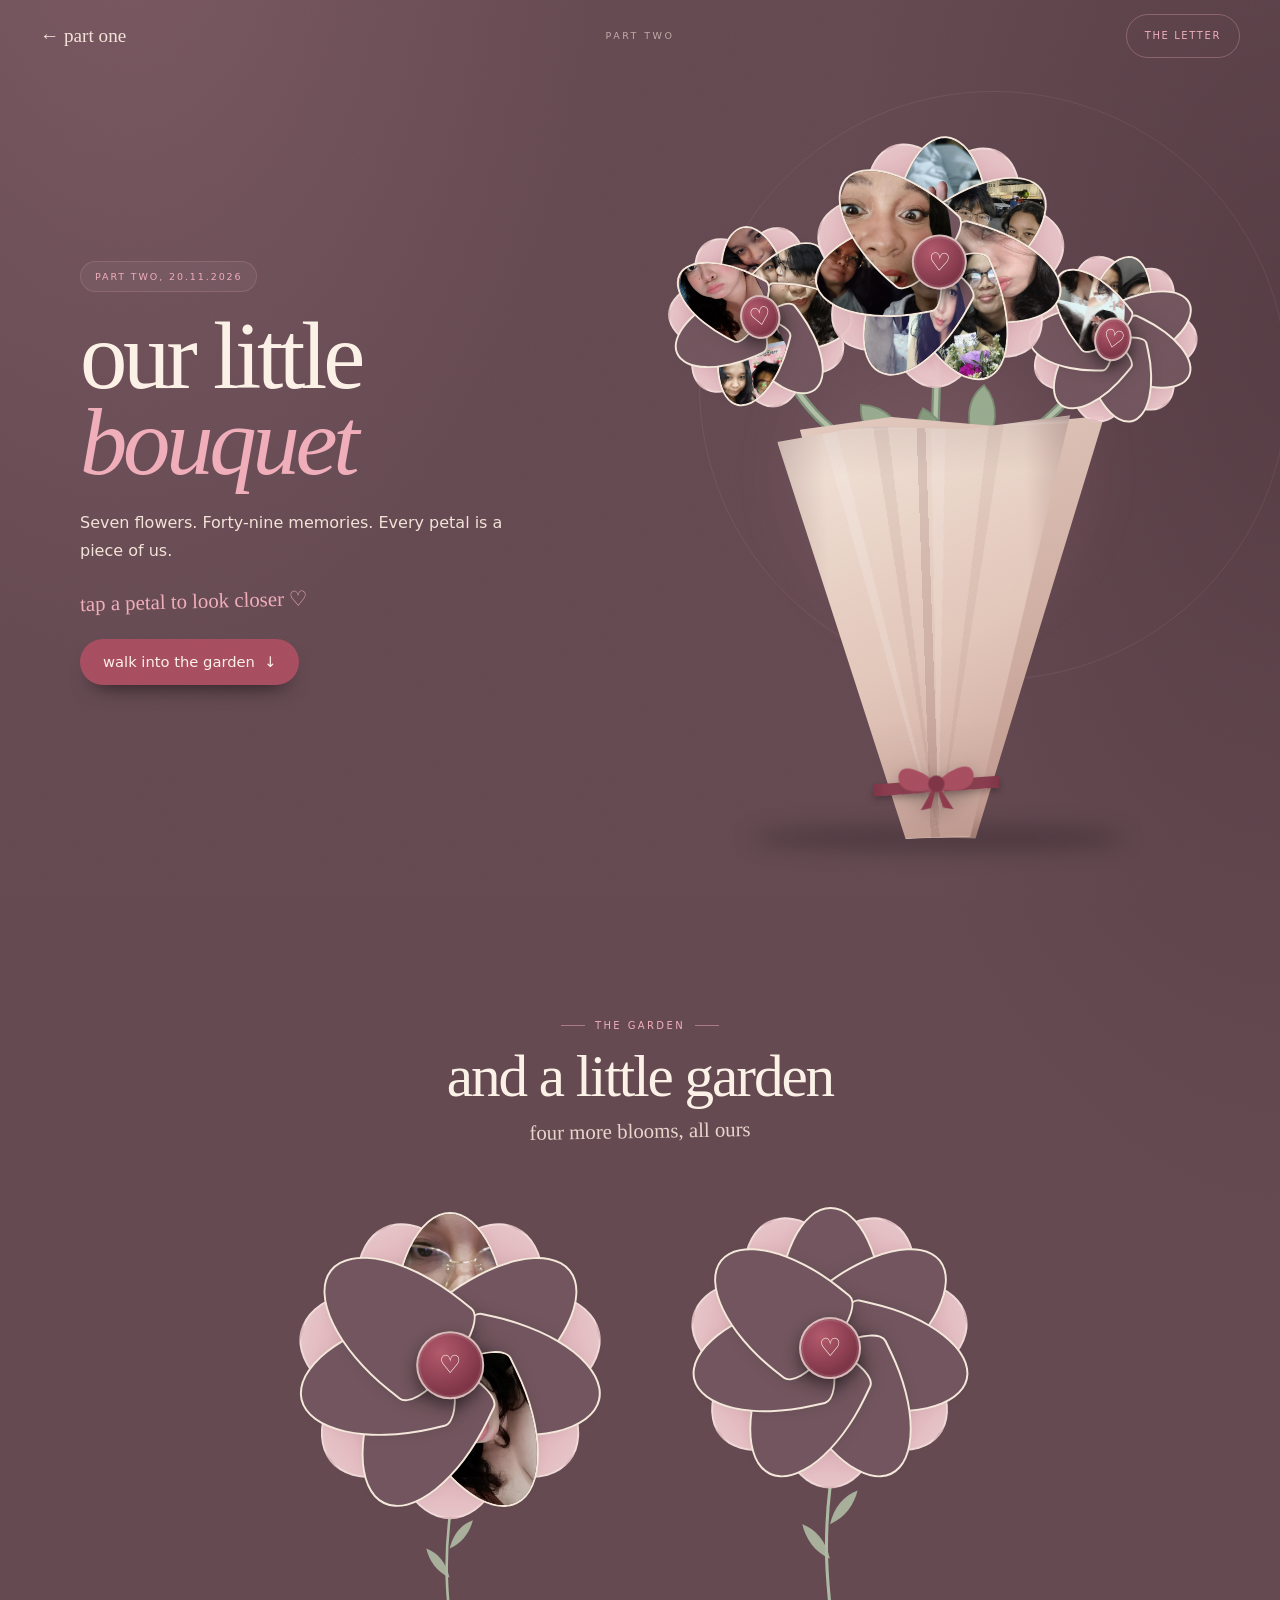
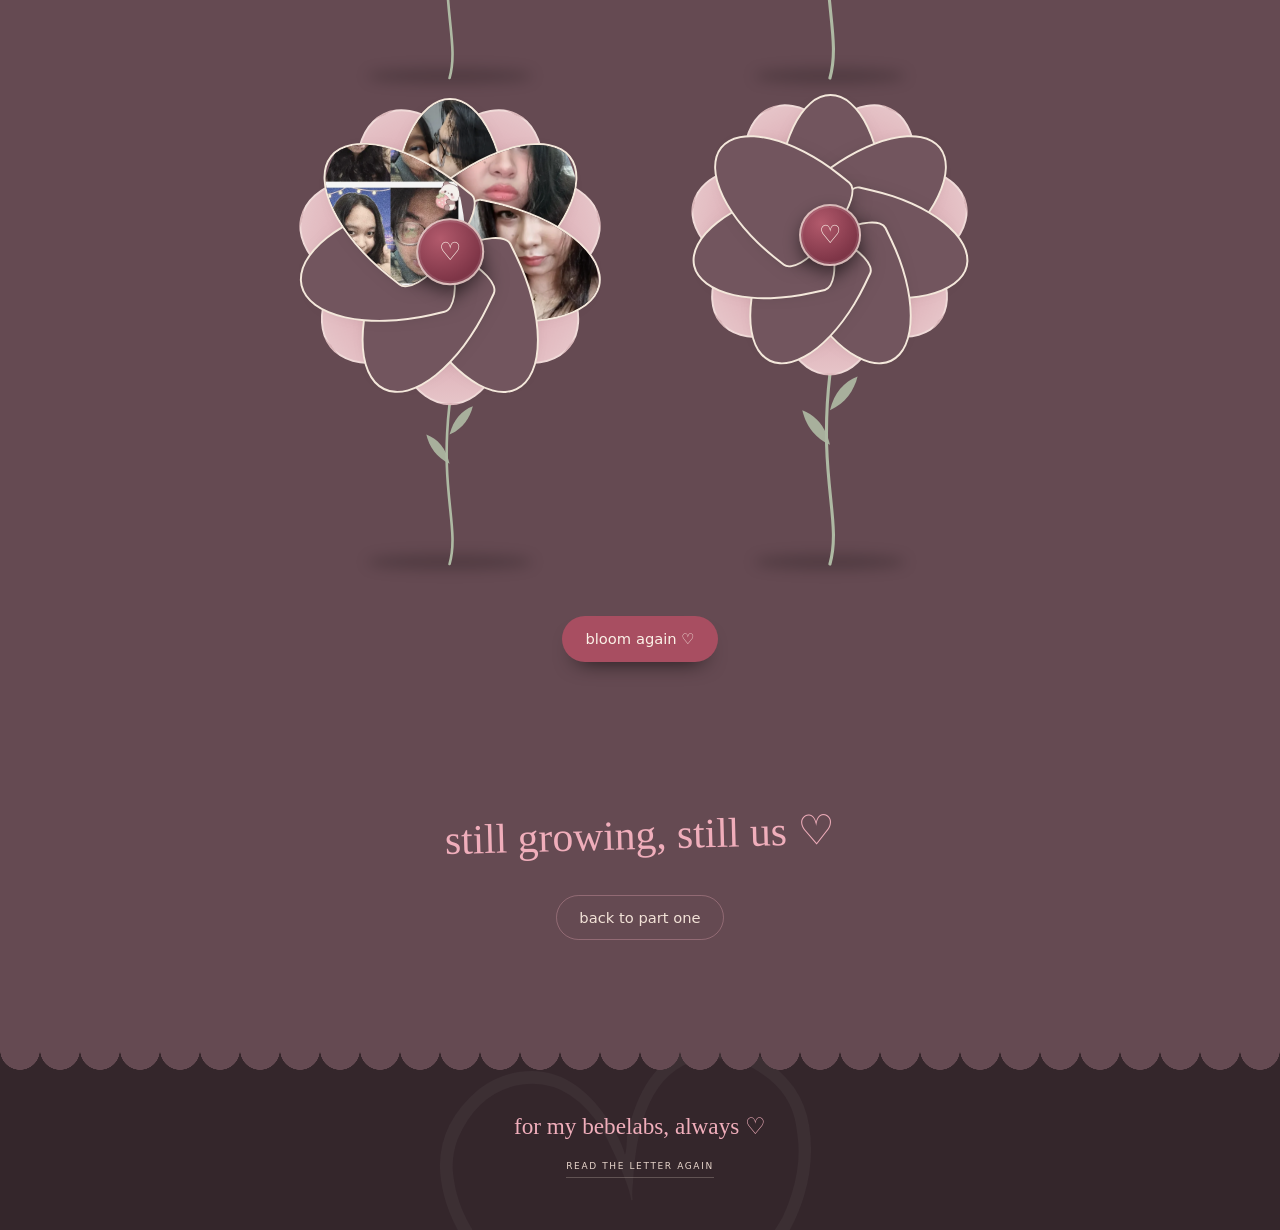
==== commit 63f9d984: "Version the part two assets so deploys never mix old CSS with new JS" ====
--- a/part2/index.html
+++ b/part2/index.html
@@ -17,7 +17,7 @@
   <link rel="preconnect" href="https://fonts.gstatic.com" crossorigin>
   <link href="https://fonts.googleapis.com/css2?family=Caveat:wght@400;500;600;700&family=DM+Sans:ital,wght@0,300;0,400;0,500;0,600;0,700;0,800;1,400&family=Fraunces:ital,wght@0,300;0,400;0,500;0,600;1,300;1,400;1,500&display=swap" rel="stylesheet">
   <style>html{background:#654a52}</style>
-  <link rel="stylesheet" href="garden.css">
+  <link rel="stylesheet" href="garden.css?v=dev">
 </head>
 <body>
 
@@ -76,6 +76,6 @@
 
   <script>window.PHOTO_BASE = "../images/";</script>
   <script src="../js/photos.js"></script>
-  <script src="garden.js"></script>
+  <script src="garden.js?v=dev"></script>
 </body>
 </html>
--- a/part2/garden.css
+++ b/part2/garden.css
@@ -160,7 +160,7 @@
   position: relative;
   max-width: 1200px;
   margin: 0 auto;
-  padding: clamp(112px, 15vh, 170px) clamp(20px, 5vw, 40px) clamp(40px, 6vw, 70px);
+  padding: clamp(96px, 12vh, 150px) clamp(20px, 5vw, 40px) clamp(40px, 6vw, 70px);
   display: grid;
   grid-template-columns: 1.02fr .98fr;
   gap: clamp(22px, 4vw, 50px);
@@ -294,9 +294,13 @@
 /* the bouquet */
 .bouquet {
   position: relative;
+  --wrap-w: 298px;
+  --wrap-h: 418px;
   width: min(560px, 100%);
-  height: 670px;
+  height: 730px;
   margin: 0 auto;
+  transform: scale(var(--fit, 1));
+  transform-origin: 50% 0;
   z-index: 1;
 }
 .bouquet::after {
@@ -311,40 +315,58 @@
   filter: blur(11px);
   z-index: 0;
 }
-.bouquet-flower { position: absolute; bottom: 0; transform-origin: 50% 100%; }
+.bouquet-flower { position: absolute; transform-origin: 50% 100%; }
 .bouquet-flower::after { display: none; }
+.bouquet-flower .stem { display: none; }
+
 .bouquet-left {
-  left: 1%;
-  --size: clamp(200px, 18vw, 235px);
-  --stem: 230px;
-  transform: rotate(-8deg);
+  left: 2%;
+  bottom: 431px;
+  --size: clamp(155px, 16vw, 184px);
+  transform: rotate(-11deg);
+  z-index: 3;
+}
+.bouquet-center {
+  left: 50%;
+  bottom: 450px;
+  --size: clamp(205px, 21vw, 252px);
+  transform: translateX(-52%) rotate(3deg);
+  z-index: 4;
+}
+.bouquet-right {
+  right: 4%;
+  bottom: 416px;
+  --size: clamp(142px, 15vw, 170px);
+  transform: rotate(13deg);
   z-index: 2;
 }
-.bouquet-center {
-  left: 50%;
-  --size: clamp(220px, 21vw, 285px);
-  --stem: 330px;
-  transform: translateX(-50%) rotate(1.5deg);
-  z-index: 3;
-}
-.bouquet-right {
-  right: 1%;
-  --size: clamp(200px, 18vw, 235px);
-  --stem: 220px;
-  transform: rotate(8deg);
-  z-index: 2;
-}
+.bouquet-wrap-back {
+  position: absolute;
+  left: 50%;
+  bottom: 0;
+  width: min(calc(var(--wrap-w) + 10px), 58%);
+  height: calc(var(--wrap-h) + 8px);
+  transform: translateX(calc(-50% + 4px)) rotate(1.4deg);
+  transform-origin: 50% 100%;
+  background: linear-gradient(158deg, #e3cabf, #cfaea2 58%, #bb9087);
+  clip-path: polygon(0 5%, 30% 1.5%, 64% 3%, 100% 0, 61% 100%, 39% 100%);
+  opacity: 0;
+  transition: opacity .8s ease .9s;
+  z-index: 0;
+}
+.bouquet.is-bloomed .bouquet-wrap-back { opacity: 1; }
+
 .bouquet-wrap {
   position: absolute;
   left: 50%;
   bottom: 0;
-  width: min(330px, 62%);
-  height: 190px;
-  transform: translateX(-50%) rotate(-1.5deg) scale(.94);
+  width: min(var(--wrap-w), 56%);
+  height: var(--wrap-h);
+  transform: translateX(-50%) rotate(-2deg) scale(.94);
   transform-origin: 50% 100%;
   opacity: 0;
   transition: opacity .8s ease .9s, transform .9s cubic-bezier(.2, .8, .2, 1) .9s;
-  z-index: 4;
+  z-index: 1;
 }
 .bouquet-wrap::before {
   content: "";
@@ -352,10 +374,16 @@
   inset: 0;
   border-radius: 0 0 7px 7px;
   background:
-    linear-gradient(115deg, transparent 0 16%, rgba(255, 255, 255, .15) 16% 17%, transparent 17%),
-    linear-gradient(65deg, transparent 0 83%, rgba(110, 70, 70, .1) 83% 84%, transparent 84%),
-    linear-gradient(155deg, #f1dfd2, #e0c2b6 55%, #c39b90);
-  clip-path: polygon(0 9%, 100% 0, 61% 100%, 39% 100%);
+    linear-gradient(180deg, rgba(74, 36, 36, .3) 0 3px, rgba(84, 44, 44, .1) 8px, rgba(84, 44, 44, 0) 13%),
+    linear-gradient(90deg, rgba(96, 56, 56, .22), rgba(96, 56, 56, 0) 16%,
+      rgba(96, 56, 56, 0) 84%, rgba(96, 56, 56, .24)),
+    conic-gradient(from -14deg at 50% 100%,
+      rgba(255, 255, 255, .16) 0deg 2deg, rgba(120, 78, 68, 0) 2deg 7deg,
+      rgba(120, 78, 68, .09) 7deg 9deg, rgba(120, 78, 68, 0) 9deg 15deg,
+      rgba(255, 255, 255, .14) 15deg 17deg, rgba(120, 78, 68, 0) 17deg 23deg,
+      rgba(120, 78, 68, .08) 23deg 25deg, rgba(120, 78, 68, 0) 25deg 31deg),
+    linear-gradient(155deg, #f2e2d6, #e2c6ba 55%, #c79f94);
+  clip-path: polygon(0 4%, 30% 1%, 64% 2.5%, 100% 0, 61% 100%, 39% 100%);
   box-shadow: inset 0 8px 0 rgba(255, 255, 255, .16), inset 0 0 0 1px rgba(255, 255, 255, .3);
   filter: drop-shadow(0 24px 26px rgba(0, 0, 0, .28));
 }
@@ -365,23 +393,76 @@
   inset: 0;
   border-radius: 0 0 7px 7px;
   background:
-    linear-gradient(90deg, transparent 0 47%, rgba(110, 70, 70, .14) 47% 51%, transparent 51%),
-    linear-gradient(125deg, transparent 0 29%, rgba(110, 70, 70, .08) 29% 30%, transparent 30%),
-    linear-gradient(55deg, transparent 0 70%, rgba(255, 255, 255, .12) 70% 71%, transparent 71%);
-  clip-path: polygon(0 9%, 100% 0, 61% 100%, 39% 100%);
+    linear-gradient(90deg, transparent 0 47.5%, rgba(110, 70, 70, .16) 47.5% 50.5%, transparent 50.5%),
+    linear-gradient(155deg, rgba(255, 255, 255, .1), transparent 40%),
+    linear-gradient(180deg, transparent 72%, rgba(110, 70, 70, .14));
+  clip-path: polygon(0 4%, 30% 1%, 64% 2.5%, 100% 0, 61% 100%, 39% 100%);
   pointer-events: none;
 }
 .bouquet.is-bloomed .bouquet-wrap {
   opacity: 1;
-  transform: translateX(-50%) rotate(-1.5deg) scale(1);
-}
+  transform: translateX(-50%) rotate(-2deg) scale(1);
+}
+.bouquet-stems {
+  position: absolute;
+  inset: 0;
+  width: 100%;
+  height: 100%;
+  z-index: 0;
+  pointer-events: none;
+  overflow: visible;
+}
+.bouquet-stems path {
+  fill: none;
+  stroke-linecap: round;
+  opacity: 0;
+  transition: opacity .7s ease .7s;
+}
+.bouquet-stems .stem-under { stroke: #7f927a; stroke-width: 9; }
+.bouquet-stems .stem-over { stroke: #b3c1a9; stroke-width: 4.4; }
+.bouquet-stems .stem-leaf {
+  fill: #a8b69e;
+  stroke: #7f927a;
+  stroke-width: 1;
+  opacity: 0;
+  transition: opacity .7s ease .95s;
+}
+.bouquet.is-bloomed .bouquet-stems path { opacity: .96; }
+.bouquet.is-bloomed .bouquet-stems .stem-leaf { opacity: .96; }
+
+.bouquet-stems .sprig-stem {
+  stroke: #7d9077;
+  stroke-width: 2.6;
+}
+.bouquet-stems .collar-leaf {
+  fill: #9bae91;
+  stroke: #7a8d74;
+  stroke-width: 1;
+  opacity: 0;
+  transition: opacity .7s ease .85s;
+}
+.bouquet-stems .collar-b { fill: #869c7e; }
+.bouquet.is-bloomed .bouquet-stems .collar-leaf { opacity: .97; }
+
+
+
+
+.bouquet-stems .sepal {
+  fill: #93a68b;
+  stroke: #74876e;
+  stroke-width: .8;
+}
+.bouquet-stems .sepal { opacity: 0; transition: opacity .7s ease .9s; }
+.bouquet.is-bloomed .bouquet-stems .sepal { opacity: .95; }
+.bouquet.is-bloomed .bouquet-stems .sprig-stem { opacity: .95; }
+
 .ribbon-band {
   position: absolute;
   left: 50%;
-  bottom: 16px;
-  width: 48%;
-  height: 11px;
-  transform: translateX(-50%) rotate(-1.5deg);
+  bottom: 11%;
+  width: 43%;
+  height: 12px;
+  transform: translateX(-50%) rotate(-2deg);
   background: linear-gradient(90deg, #7e3547, #a84e61 35%, #c16b7e 50%, #a84e61 65%, #7e3547);
   box-shadow: 0 3px 6px rgba(0, 0, 0, .25);
   z-index: 6;
@@ -389,17 +470,17 @@
 .ribbon {
   position: absolute;
   left: 50%;
-  bottom: 8px;
+  bottom: 4.5%;
   width: 112px;
   height: 75px;
-  transform: translateX(-50%) scale(.7);
+  transform: translateX(-50%) scale(.55);
   opacity: 0;
   z-index: 7;
   transition: opacity .7s ease 1.1s, transform .8s cubic-bezier(.2, .8, .2, 1) 1.1s;
 }
 .bouquet.is-bloomed .ribbon {
   opacity: 1;
-  transform: translateX(-50%) scale(1);
+  transform: translateX(-50%) scale(.8);
 }
 .ribbon svg {
   width: 100%;
@@ -427,12 +508,12 @@
   position: absolute;
   left: 50%;
   top: 50%;
-  width: 29%;
-  height: 48%;
-  margin-left: -14.5%;
-  margin-top: -48%;
+  width: 38%;
+  height: 50%;
+  margin-left: -19%;
+  margin-top: -50%;
   padding: 0;
-  border: 3px solid var(--paper);
+  border: 2px solid var(--paper);
   border-radius: 55% 55% 45% 45% / 86% 86% 14% 14%;
   background: var(--surface);
   overflow: hidden;
@@ -455,7 +536,7 @@
   height: 100%;
   object-fit: cover;
   border-radius: inherit;
-  transform: rotate(calc(var(--a) * -1)) scale(1.45);
+  transform: rotate(calc(var(--a) * -1)) scale(1.35);
   filter: saturate(.94) brightness(.96);
   transition: filter .35s ease;
 }
@@ -463,10 +544,10 @@
   position: absolute;
   left: 50%;
   top: 50%;
-  width: 33%;
-  height: 52%;
-  margin-left: -16.5%;
-  margin-top: -52%;
+  width: 43%;
+  height: 50%;
+  margin-left: -21.5%;
+  margin-top: -50%;
   transform-origin: 50% 100%;
   transform: rotate(calc(var(--a) - 14deg)) scale(.28);
   opacity: 0;
@@ -750,11 +831,11 @@
   .hero-copy { max-width: 660px; margin-inline: auto; }
   .hero-visual { min-height: 620px; }
   .hero::before { top: 46%; right: -12%; width: 70vw; height: 70vw; }
-  .bouquet { height: 620px; }
-  .bouquet-left { --size: 200px; --stem: 220px; }
-  .bouquet-center { --size: 230px; --stem: 300px; }
-  .bouquet-right { --size: 200px; --stem: 210px; }
-  .bouquet-wrap { width: min(310px, 64%); height: 180px; }
+  .bouquet { height: 706px; }
+  .bouquet-left { bottom: 425px; --size: 168px; }
+  .bouquet-center { bottom: 442px; --size: 224px; }
+  .bouquet-right { bottom: 412px; --size: 152px; }
+  .bouquet { --wrap-w: 266px; --wrap-h: 402px; }
 }
 
 @media (max-width: 760px) {
@@ -767,13 +848,12 @@
   .hero h1 { font-size: clamp(3.1rem, 13vw, 4.8rem); }
   .sub { font-size: .97rem; }
   .hero-visual { min-height: 500px; }
-  .bouquet { width: min(420px, 94%); height: 500px; }
-  .bouquet-left { --size: 150px; --stem: 155px; transform: rotate(-4deg); }
-  .bouquet-center { --size: 180px; --stem: 225px; }
-  .bouquet-right { --size: 150px; --stem: 150px; transform: rotate(4deg); }
-  .bouquet-wrap { width: min(250px, 66%); height: 140px; }
-  .ribbon { width: 88px; height: 59px; bottom: 4px; }
-  .ribbon-band { bottom: 12px; height: 10px; }
+  .bouquet { width: min(430px, 96%); height: 602px; }
+  .bouquet-left { left: 0; bottom: 358px; --size: 143px; transform: rotate(-11deg); }
+  .bouquet-center { bottom: 373px; --size: 183px; transform: translateX(-52%) rotate(3deg); }
+  .bouquet-right { right: 1.5%; bottom: 350px; --size: 134px; transform: rotate(12deg); }
+  .bouquet { --wrap-w: 224px; --wrap-h: 338px; }
+  .ribbon { width: 100px; height: 67px; }
 
   .garden { grid-template-columns: 1fr; gap: 0; max-width: 340px; }
   .garden .flower,
@@ -797,11 +877,11 @@
 @media (max-width: 420px) {
   .hero h1 { font-size: clamp(2.9rem, 14vw, 4.1rem); }
   .flower-center { font-size: 1rem; }
-  .bouquet { height: 460px; }
-  .bouquet-left { --size: 140px; --stem: 145px; transform: rotate(-3deg); }
-  .bouquet-center { --size: 170px; --stem: 205px; }
-  .bouquet-right { --size: 140px; --stem: 140px; transform: rotate(3deg); }
-  .bouquet-wrap { height: 140px; }
+  .bouquet { width: min(360px, 98%); height: 520px; }
+  .bouquet-left { left: 3%; bottom: 240px; --size: 122px; transform: rotate(-10deg); }
+  .bouquet-center { bottom: 252px; --size: 154px; transform: translateX(-52%) rotate(3deg); }
+  .bouquet-right { right: 4%; bottom: 240px; --size: 116px; transform: rotate(11deg); }
+  .bouquet { --wrap-w: 206px; --wrap-h: 300px; }
   .garden .flower,
   .garden .flower:nth-child(2n) {
     --size: clamp(205px, 64vw, 260px);
